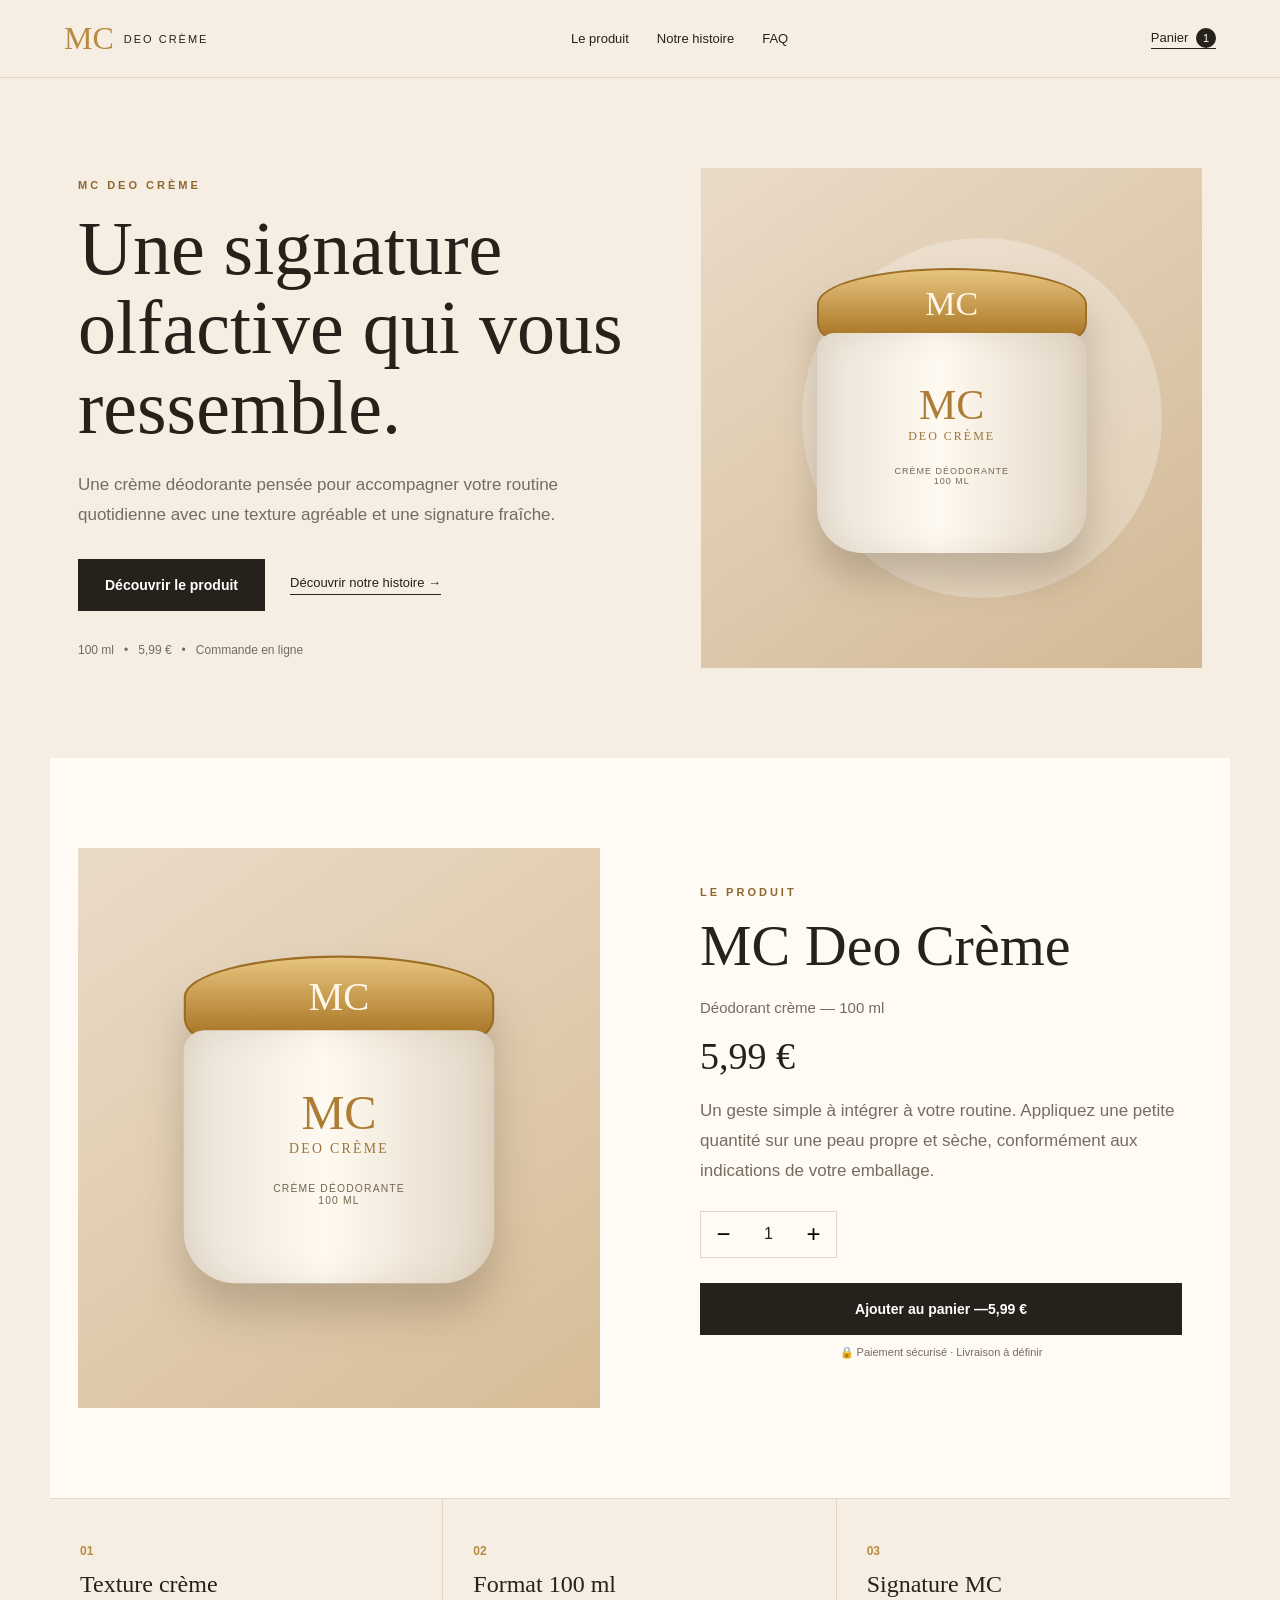
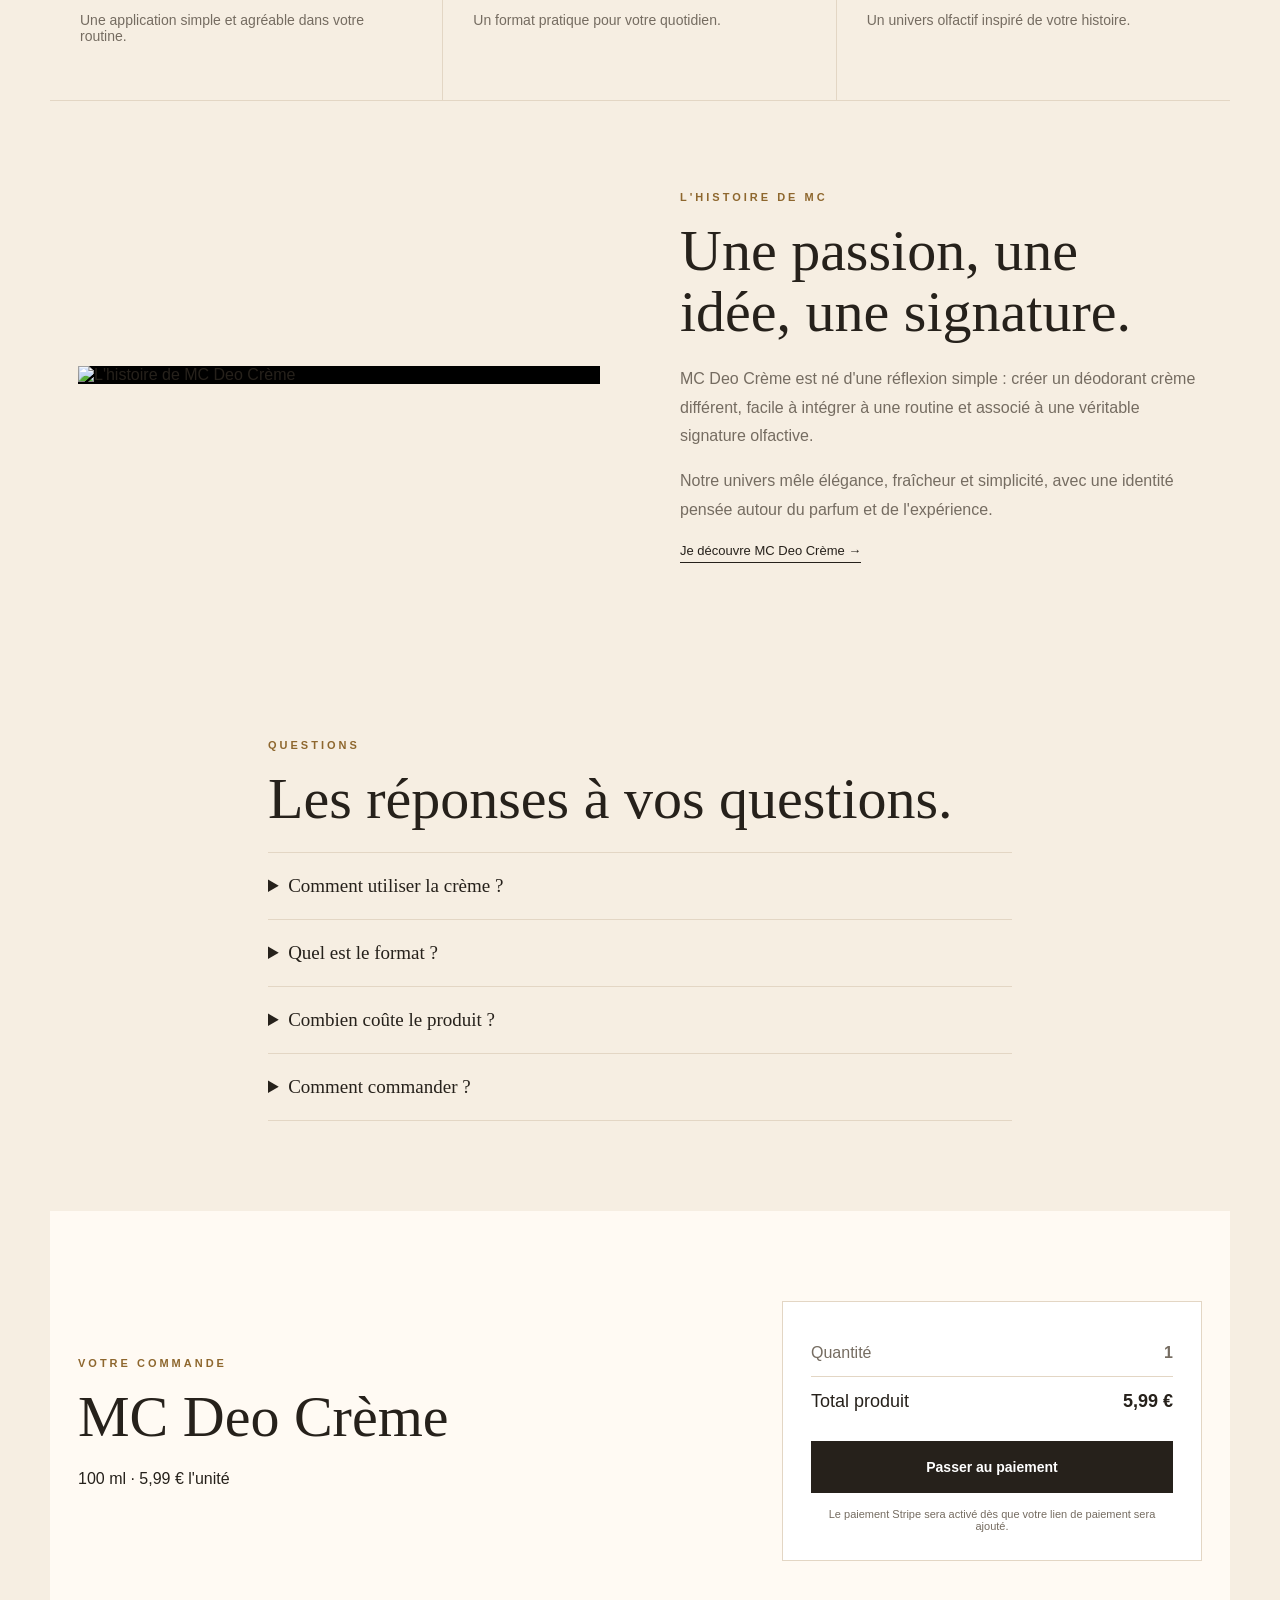
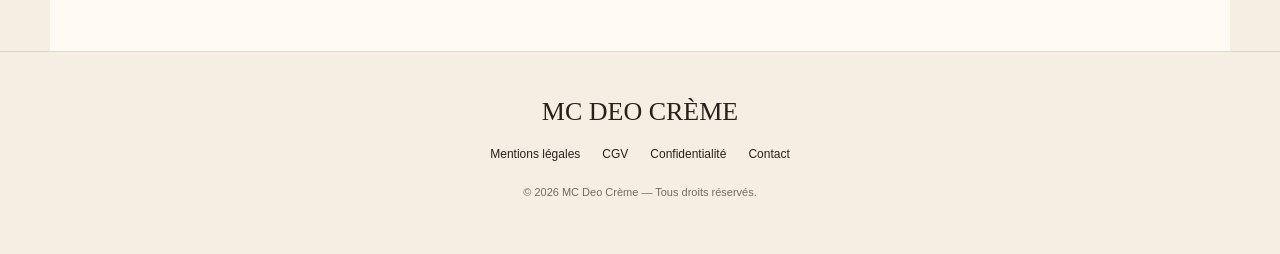
==== index.html @ dfcbc6f3 "Add files via upload" ====
<!doctype html>
<html lang="fr">
<head>
<meta charset="utf-8">
<meta name="viewport" content="width=device-width,initial-scale=1">
<title>MC Deo Crème — Déodorant crème 100 ml</title>
<meta name="description" content="MC Deo Crème — déodorant crème 100 ml. Découvrez l'univers MC et commandez en ligne.">
<link rel="stylesheet" href="style.css">
</head>
<body>
<header class="header">
  <a class="logo" href="#accueil">
    <span class="logo-mark">MC</span>
    <span class="logo-text">DEO CRÈME</span>
  </a>
  <nav>
    <a href="#produit">Le produit</a>
    <a href="#histoire">Notre histoire</a>
    <a href="#faq">FAQ</a>
  </nav>
  <a class="cart" href="#acheter">Panier <span id="cartCount">0</span></a>
</header>

<main>
<section id="accueil" class="hero">
  <div class="hero-copy">
    <p class="kicker">MC DEO CRÈME</p>
    <h1>Une signature olfactive qui vous ressemble.</h1>
    <p class="hero-text">Une crème déodorante pensée pour accompagner votre routine quotidienne avec une texture agréable et une signature fraîche.</p>
    <div class="hero-actions">
      <a class="button gold" href="#acheter">Découvrir le produit</a>
      <a class="text-link" href="#histoire">Découvrir notre histoire →</a>
    </div>
    <div class="mini-trust">
      <span>100 ml</span><span>•</span><span>5,99 €</span><span>•</span><span>Commande en ligne</span>
    </div>
  </div>
  <div class="hero-product">
    <div class="jar">
      <div class="jar-lid">MC</div>
      <div class="jar-body">
        <strong>MC</strong>
        <span>DEO CRÈME</span>
        <small>CRÈME DÉODORANTE<br>100 ML</small>
      </div>
    </div>
    <div class="gold-orb"></div>
  </div>
</section>

<section id="produit" class="product-section">
  <div class="product-media">
    <div class="jar big">
      <div class="jar-lid">MC</div>
      <div class="jar-body">
        <strong>MC</strong>
        <span>DEO CRÈME</span>
        <small>CRÈME DÉODORANTE<br>100 ML</small>
      </div>
    </div>
  </div>
  <div class="product-info">
    <p class="kicker">LE PRODUIT</p>
    <h2>MC Deo Crème</h2>
    <p class="subtitle">Déodorant crème — 100 ml</p>
    <div class="price">5,99 €</div>
    <p class="description">Un geste simple à intégrer à votre routine. Appliquez une petite quantité sur une peau propre et sèche, conformément aux indications de votre emballage.</p>
    <div class="quantity">
      <button type="button" id="minus">−</button>
      <span id="qty">1</span>
      <button type="button" id="plus">+</button>
    </div>
    <button class="button gold buy" id="add">Ajouter au panier — <span id="total">5,99 €</span></button>
    <p class="secure">🔒 Paiement sécurisé · Livraison à définir</p>
  </div>
</section>

<section class="benefits">
  <div><b>01</b><h3>Texture crème</h3><p>Une application simple et agréable dans votre routine.</p></div>
  <div><b>02</b><h3>Format 100 ml</h3><p>Un format pratique pour votre quotidien.</p></div>
  <div><b>03</b><h3>Signature MC</h3><p>Un univers olfactif inspiré de votre histoire.</p></div>
</section>

<section id="histoire" class="story">
  <div class="story-image"><img src="assets/mc-story.jpg" alt="L'histoire de MC Deo Crème"></div>
  <div class="story-copy">
    <p class="kicker">L'HISTOIRE DE MC</p>
    <h2>Une passion, une idée, une signature.</h2>
    <p>MC Deo Crème est né d'une réflexion simple : créer un déodorant crème différent, facile à intégrer à une routine et associé à une véritable signature olfactive.</p>
    <p>Notre univers mêle élégance, fraîcheur et simplicité, avec une identité pensée autour du parfum et de l'expérience.</p>
    <a class="text-link" href="#acheter">Je découvre MC Deo Crème →</a>
  </div>
</section>

<section id="faq" class="faq">
  <p class="kicker">QUESTIONS</p>
  <h2>Les réponses à vos questions.</h2>
  <details><summary>Comment utiliser la crème ?</summary><p>Appliquer une petite quantité sur une peau propre et sèche, selon les indications figurant sur l'emballage.</p></details>
  <details><summary>Quel est le format ?</summary><p>Le produit présenté ici est un format de 100 ml.</p></details>
  <details><summary>Combien coûte le produit ?</summary><p>Le prix indiqué est de 5,99 € pour 100 ml, hors éventuels frais de livraison.</p></details>
  <details><summary>Comment commander ?</summary><p>Choisissez la quantité puis cliquez sur « Ajouter au panier ». Le paiement sera relié à votre solution de paiement lors de la mise en ligne.</p></details>
</section>

<section id="acheter" class="checkout">
  <div>
    <p class="kicker">VOTRE COMMANDE</p>
    <h2>MC Deo Crème</h2>
    <p>100 ml · 5,99 € l'unité</p>
  </div>
  <div class="checkout-box">
    <div class="line"><span>Quantité</span><strong id="checkoutQty">1</strong></div>
    <div class="line total-line"><span>Total produit</span><strong id="checkoutTotal">5,99 €</strong></div>
    <!-- Remplacer le lien ci-dessous par votre Stripe Payment Link -->
    <a id="checkout" class="button gold full" href="#STRIPE_PAYMENT_LINK#">Passer au paiement</a>
    <small>Le paiement Stripe sera activé dès que votre lien de paiement sera ajouté.</small>
  </div>
</section>
</main>

<footer>
  <div class="footer-logo">MC DEO CRÈME</div>
  <div class="footer-links">
    <a href="mentions-legales.html">Mentions légales</a>
    <a href="cgv.html">CGV</a>
    <a href="confidentialite.html">Confidentialité</a>
    <a href="contact.html">Contact</a>
  </div>
  <p>© 2026 MC Deo Crème — Tous droits réservés.</p>
</footer>
<script src="script.js"></script>
</body>
</html>
---- style.css ----
:root{--cream:#f6eee2;--paper:#fffaf3;--ink:#26211b;--gold:#b88b43;--gold2:#8e672e;--line:#e3d6c4;--muted:#756c61;--max:1180px}
*{box-sizing:border-box}html{scroll-behavior:smooth}body{margin:0;background:var(--cream);color:var(--ink);font-family:Arial,Helvetica,sans-serif}a{text-decoration:none;color:inherit}
.header{height:78px;padding:0 5vw;display:flex;align-items:center;justify-content:space-between;border-bottom:1px solid var(--line);background:rgba(246,238,226,.92);position:sticky;top:0;z-index:20;backdrop-filter:blur(12px)}
.logo{display:flex;align-items:center;gap:10px}.logo-mark{font:32px Georgia;color:var(--gold)}.logo-text{font-size:11px;letter-spacing:2px}.header nav{display:flex;gap:28px;font-size:13px}.cart{font-size:13px;border-bottom:1px solid}.cart span{display:inline-grid;place-items:center;width:20px;height:20px;margin-left:4px;border-radius:50%;background:var(--ink);color:white;font-size:11px}
.hero,.product-section,.story,.checkout{max-width:var(--max);margin:auto;padding:90px 28px}.hero{min-height:680px;display:grid;grid-template-columns:1.05fr .95fr;gap:70px;align-items:center}
.kicker{font-size:11px;letter-spacing:3px;font-weight:700;color:var(--gold2);margin:0 0 18px}h1,h2{font-family:Georgia,serif;font-weight:400;line-height:1.05;margin:0 0 22px}h1{font-size:clamp(46px,6vw,76px)}h2{font-size:clamp(38px,5vw,58px)}.hero-text,.description{font-size:17px;line-height:1.75;color:var(--muted);max-width:600px}.hero-actions{display:flex;gap:25px;align-items:center;margin-top:30px;flex-wrap:wrap}.button{border:0;cursor:pointer;display:inline-flex;justify-content:center;align-items:center;min-height:52px;padding:0 27px;font-weight:700;font-size:14px}.gold{background:var(--ink);color:white}.gold:hover{background:var(--gold2)}.text-link{font-size:13px;border-bottom:1px solid var(--ink);padding-bottom:4px}.mini-trust{margin-top:32px;color:var(--muted);font-size:12px;display:flex;gap:10px}
.hero-product{min-height:500px;position:relative;display:grid;place-items:center;background:radial-gradient(circle at 50% 45%,#fffaf3 0 22%,transparent 23%),linear-gradient(145deg,#eadbc8,#d2b995);overflow:hidden}.gold-orb{position:absolute;width:360px;height:360px;border-radius:50%;background:rgba(255,255,255,.28);top:70px;right:40px}
.jar{width:270px;height:300px;position:relative;z-index:2;filter:drop-shadow(0 25px 18px rgba(55,40,25,.22))}.jar-lid{height:72px;border-radius:50% 50% 18px 18px;background:linear-gradient(#e8c47e,#a87525);border:2px solid #9b6d25;color:#fff7e8;display:grid;place-items:center;font:34px Georgia}.jar-body{height:220px;margin-top:-7px;border-radius:18px 18px 45px 45px;background:linear-gradient(90deg,#e9e1d5,#fffaf1 45%,#e2d6c5);display:flex;flex-direction:column;align-items:center;padding-top:48px;box-shadow:inset 0 0 30px rgba(120,90,50,.12)}.jar-body strong{font:42px Georgia;color:#ad7d35}.jar-body span{font:12px Georgia;letter-spacing:2px;color:#9a753e}.jar-body small{margin-top:22px;text-align:center;font-size:9px;letter-spacing:1px;color:#756650}.big{transform:scale(1.15)}
.product-section{display:grid;grid-template-columns:1fr 1fr;gap:80px;align-items:center;background:var(--paper)}.product-media{min-height:560px;display:grid;place-items:center;background:linear-gradient(145deg,#eadbc8,#d7bd97)}.product-info{padding:20px}.subtitle{color:var(--muted);font-size:15px}.price{font:38px Georgia;margin:18px 0}.quantity{display:flex;align-items:center;width:max-content;border:1px solid var(--line);margin:25px 0}.quantity button{border:0;background:transparent;font-size:24px;width:45px;height:45px;cursor:pointer}.quantity span{width:45px;text-align:center}.buy{width:100%}.secure{font-size:11px;text-align:center;color:var(--muted)}
.benefits{max-width:var(--max);margin:auto;display:grid;grid-template-columns:repeat(3,1fr);border-top:1px solid var(--line);border-bottom:1px solid var(--line)}.benefits div{padding:42px 30px;border-right:1px solid var(--line)}.benefits div:last-child{border-right:0}.benefits b{color:var(--gold);font-size:12px}.benefits h3{font:24px Georgia;margin:12px 0}.benefits p{color:var(--muted);font-size:14px}
.story{display:grid;grid-template-columns:1fr 1fr;gap:80px;align-items:center}.story-image{background:#000;overflow:hidden}.story-image img{display:block;width:100%;height:auto}.story-copy p:not(.kicker){color:var(--muted);line-height:1.8}
.faq{max-width:800px;margin:auto;padding:90px 28px}.faq details{border-top:1px solid var(--line);padding:22px 0}.faq details:last-child{border-bottom:1px solid var(--line)}summary{cursor:pointer;font:19px Georgia}.faq details p{color:var(--muted);line-height:1.7}
.checkout{display:grid;grid-template-columns:1fr 420px;gap:60px;align-items:center;background:var(--paper)}.checkout-box{border:1px solid var(--line);padding:28px;background:#fff}.line{display:flex;justify-content:space-between;padding:14px 0;color:var(--muted)}.total-line{border-top:1px solid var(--line);color:var(--ink);font-size:18px}.full{width:100%;margin:15px 0}.checkout-box small{display:block;color:var(--muted);font-size:11px;text-align:center}
footer{text-align:center;padding:45px 20px;border-top:1px solid var(--line)}.footer-logo{font:26px Georgia;margin-bottom:20px}.footer-links{display:flex;justify-content:center;gap:22px;flex-wrap:wrap;font-size:12px}.footer-links a:hover{color:var(--gold2)}footer p{font-size:11px;color:var(--muted);margin-top:25px}
@media(max-width:800px){.header nav{display:none}.hero,.product-section,.story,.checkout{grid-template-columns:1fr;padding-top:55px;padding-bottom:55px;gap:40px}.hero{min-height:auto}.hero-product{min-height:430px}.product-media{min-height:430px}.benefits{grid-template-columns:1fr}.benefits div{border-right:0;border-bottom:1px solid var(--line)}.benefits div:last-child{border-bottom:0}h1{font-size:49px}.big{transform:scale(.9)}}
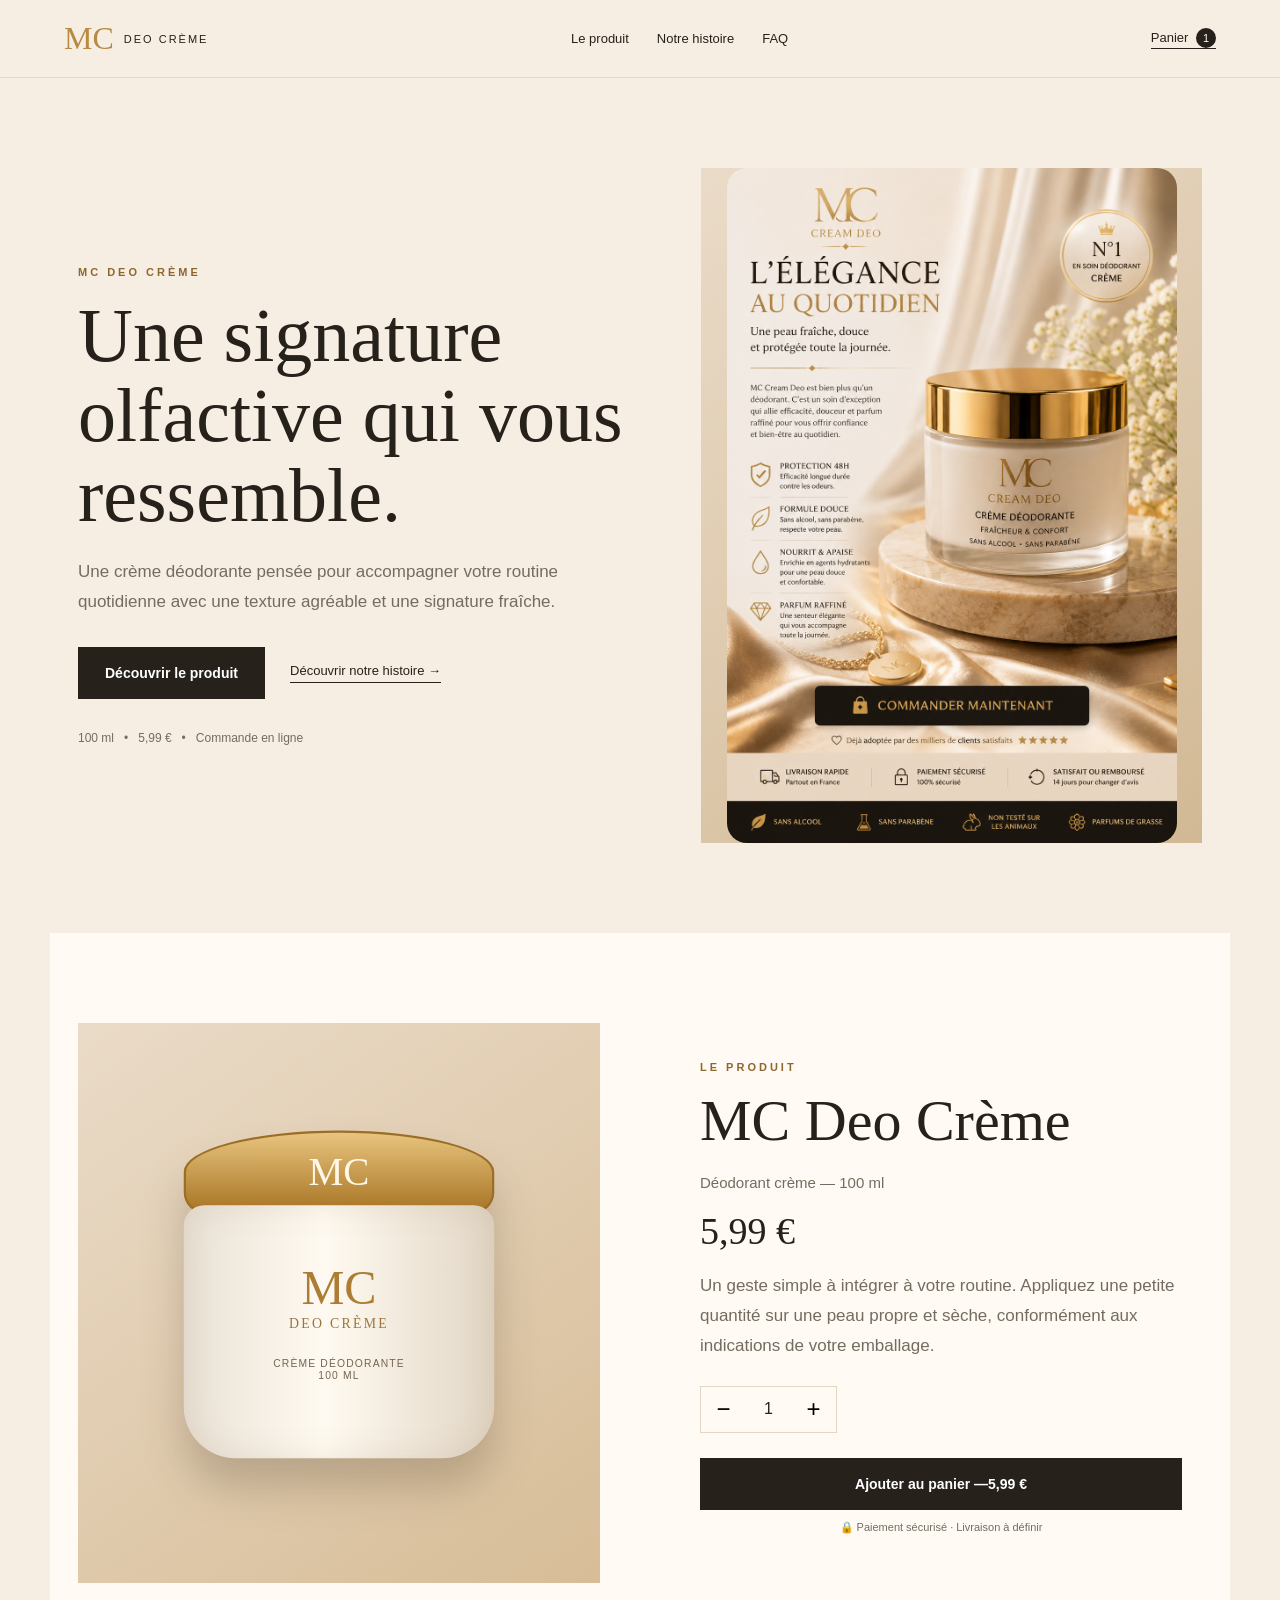
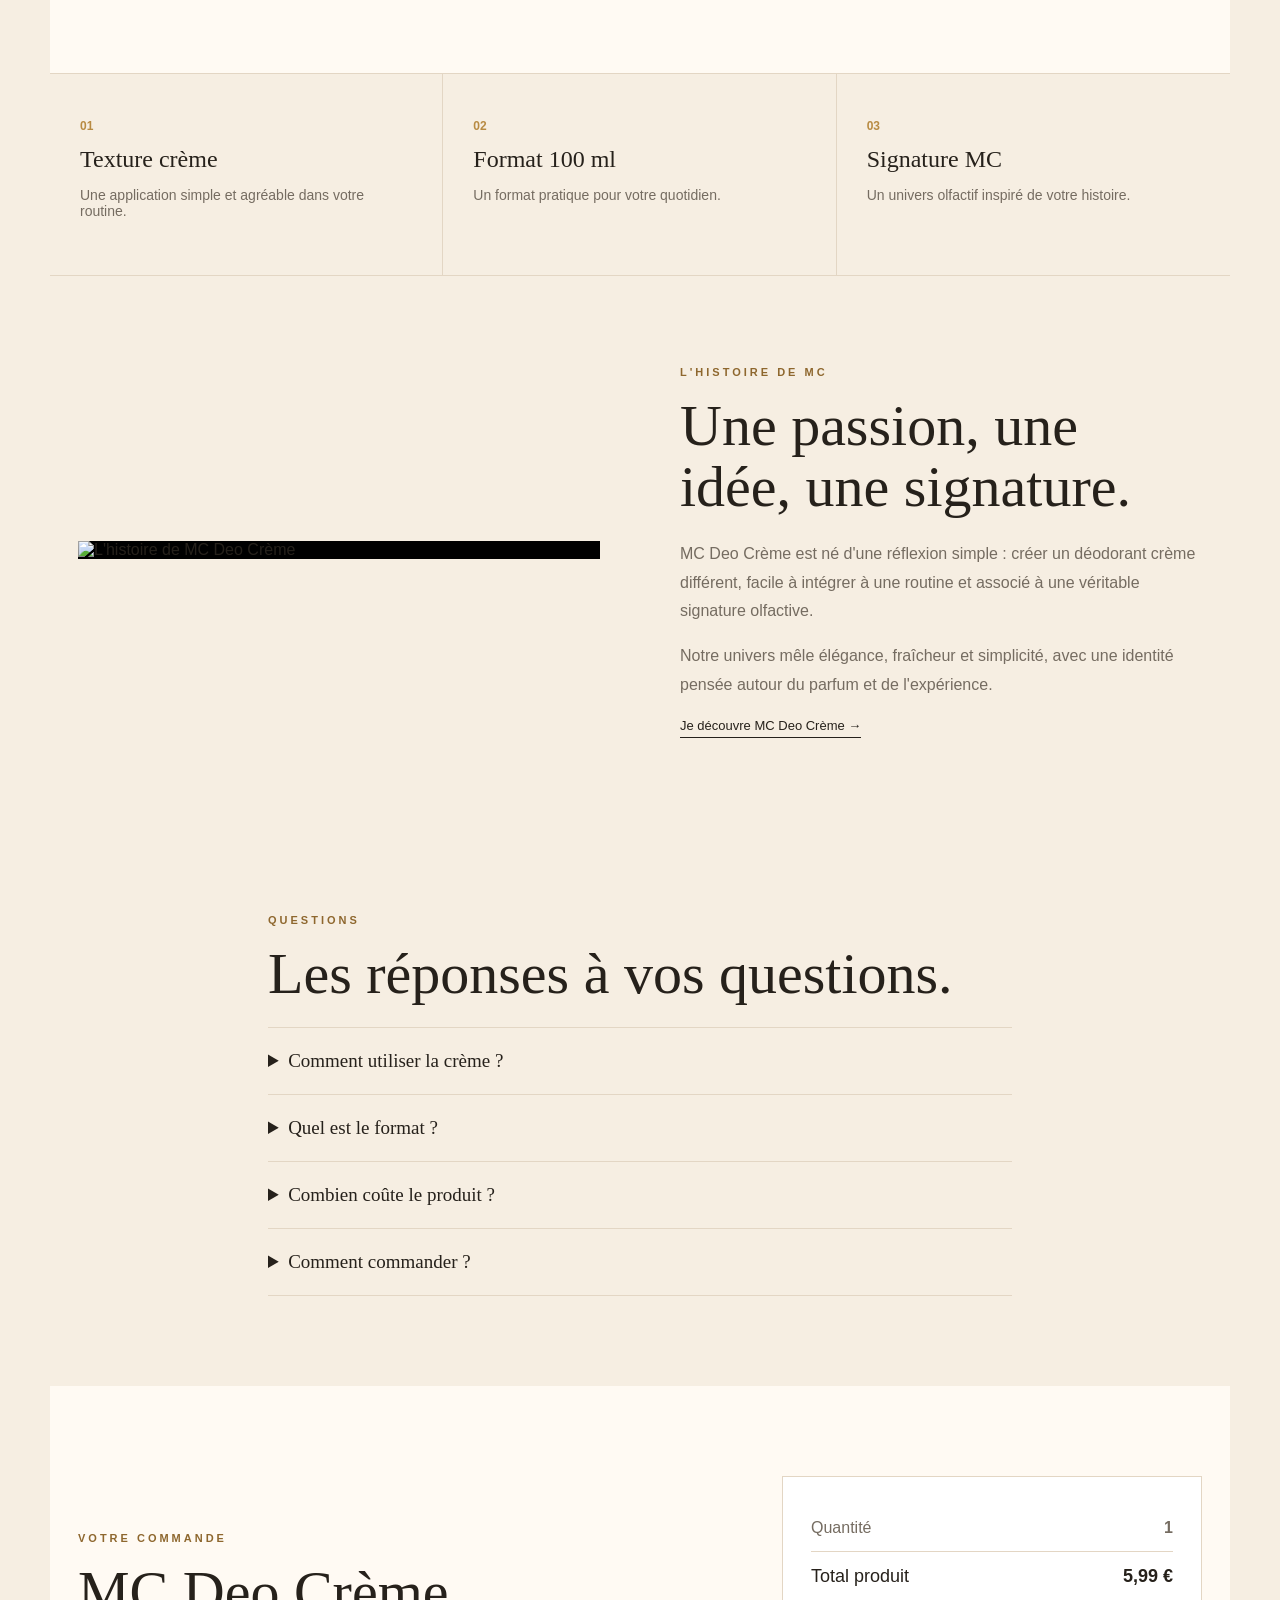
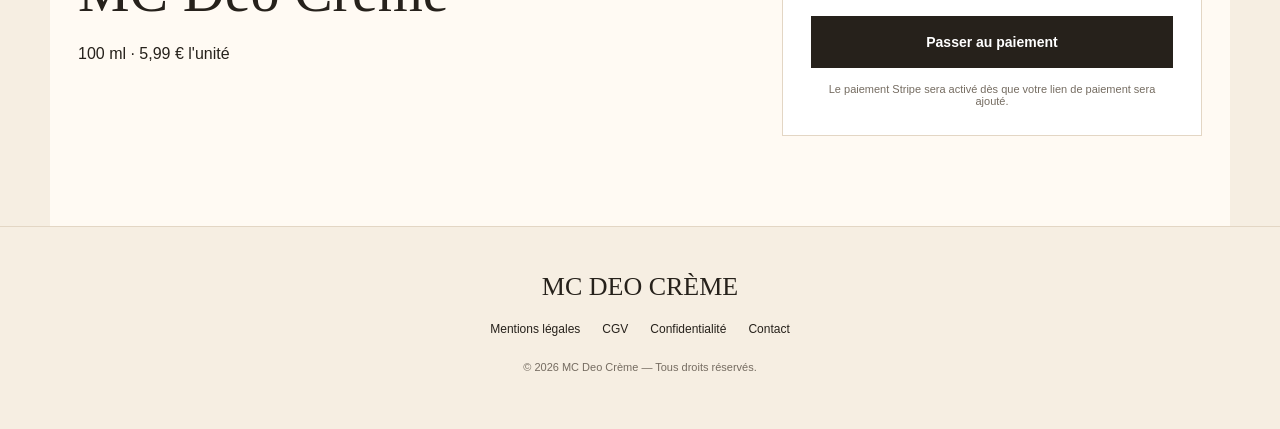
==== commit 16a542ad: "Update MC Deo Crème display in index.html Removed the jar and gold orb elements for the MC Deo Crème" ====
--- a/index.html
+++ b/index.html
@@ -36,15 +36,7 @@
     </div>
   </div>
   <div class="hero-product">
-    <div class="jar">
-      <div class="jar-lid">MC</div>
-      <div class="jar-body">
-        <strong>MC</strong>
-        <span>DEO CRÈME</span>
-        <small>CRÈME DÉODORANTE<br>100 ML</small>
-      </div>
-    </div>
-    <div class="gold-orb"></div>
+    <img src="mc-luxe.png.png" alt="MC Deo Crème" style="width:100%;max-width:450px;border-radius:20px;display:block;">
   </div>
 </section>
 
@@ -129,4 +121,4 @@
 </footer>
 <script src="script.js"></script>
 </body>
-</html>+</html>
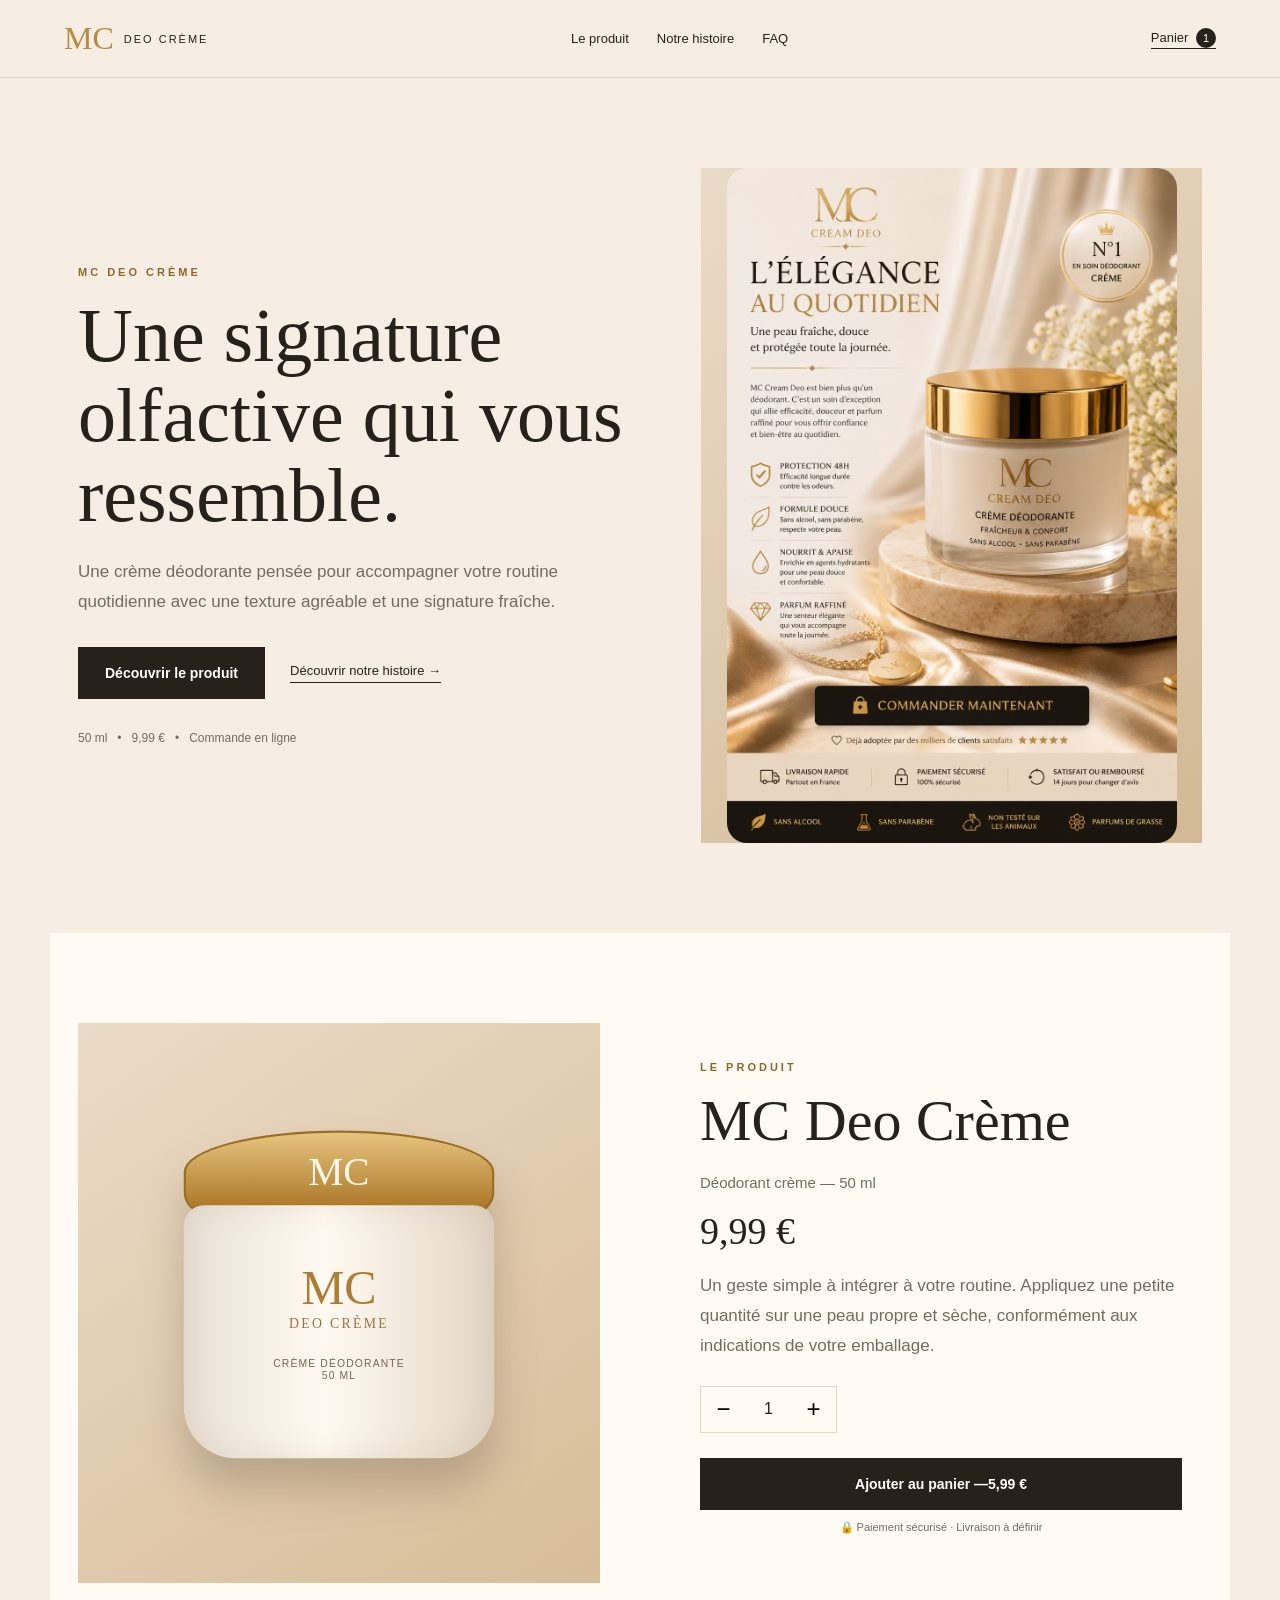
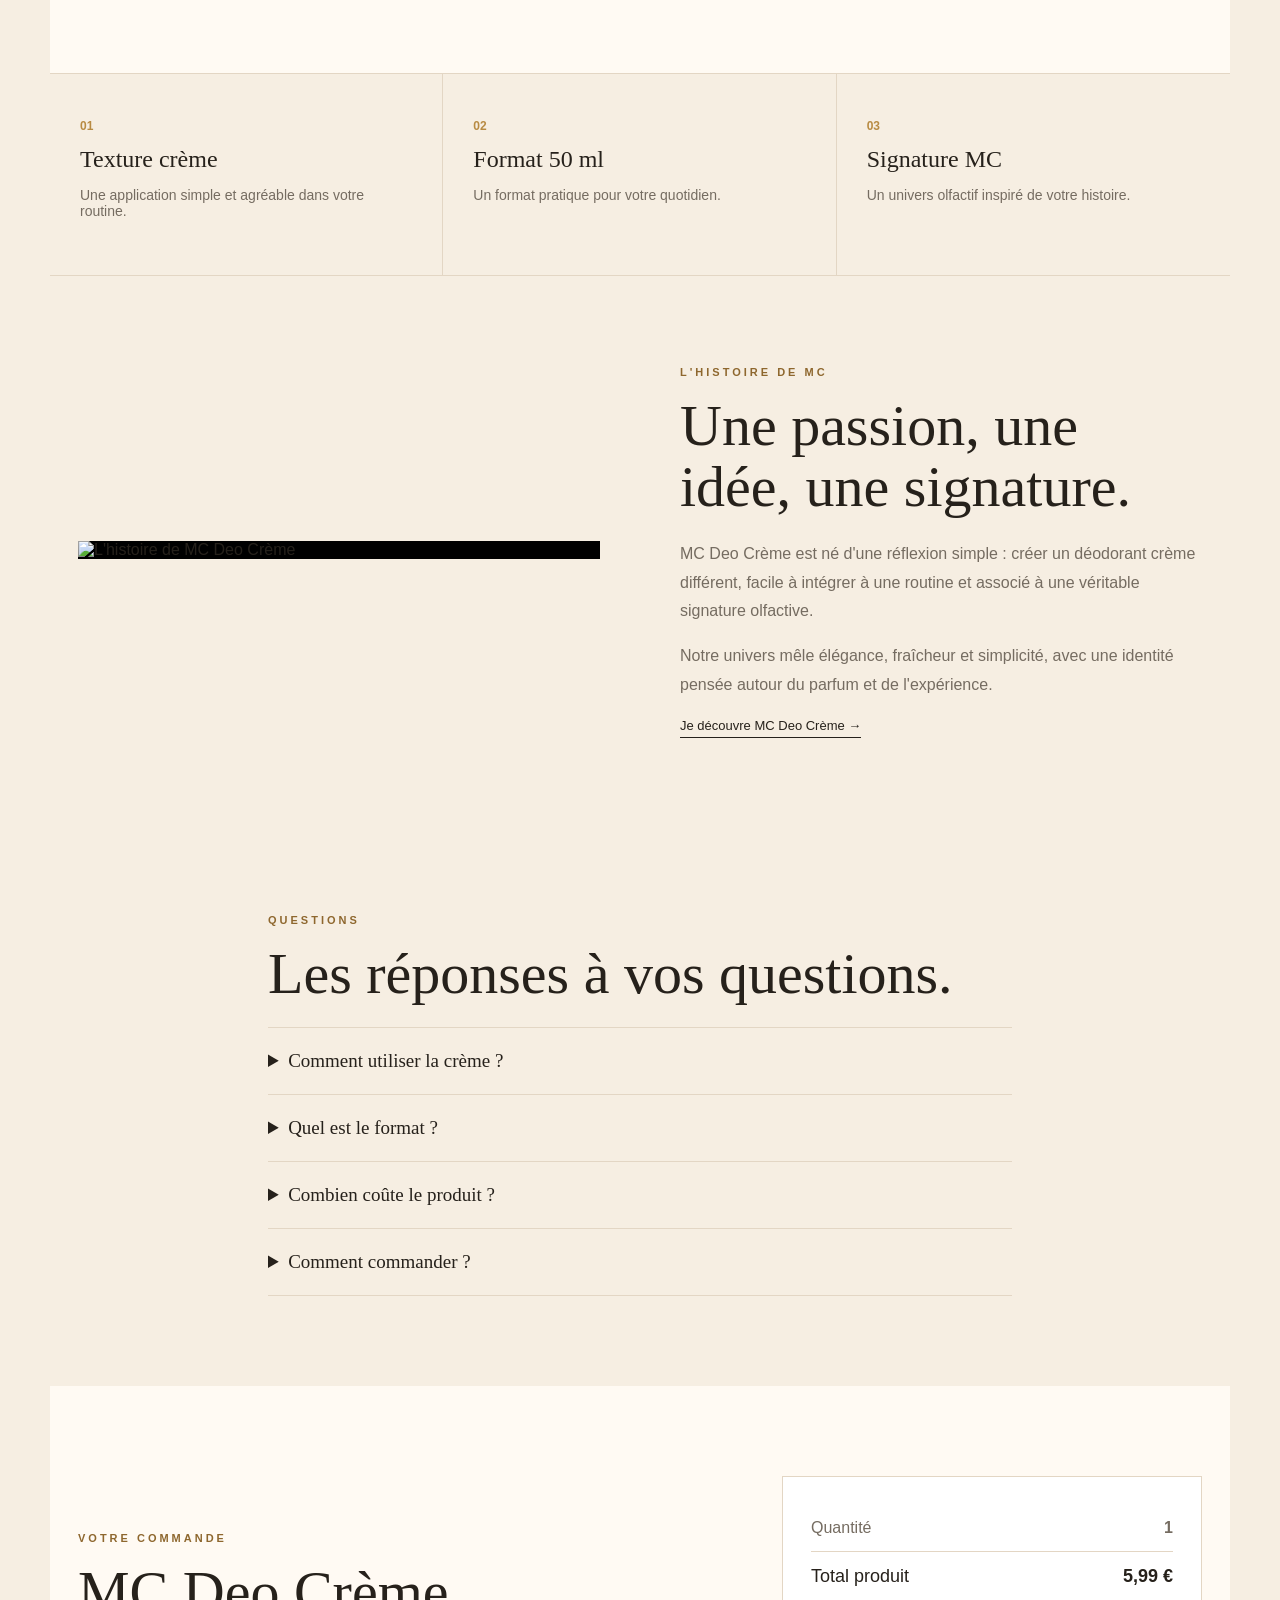
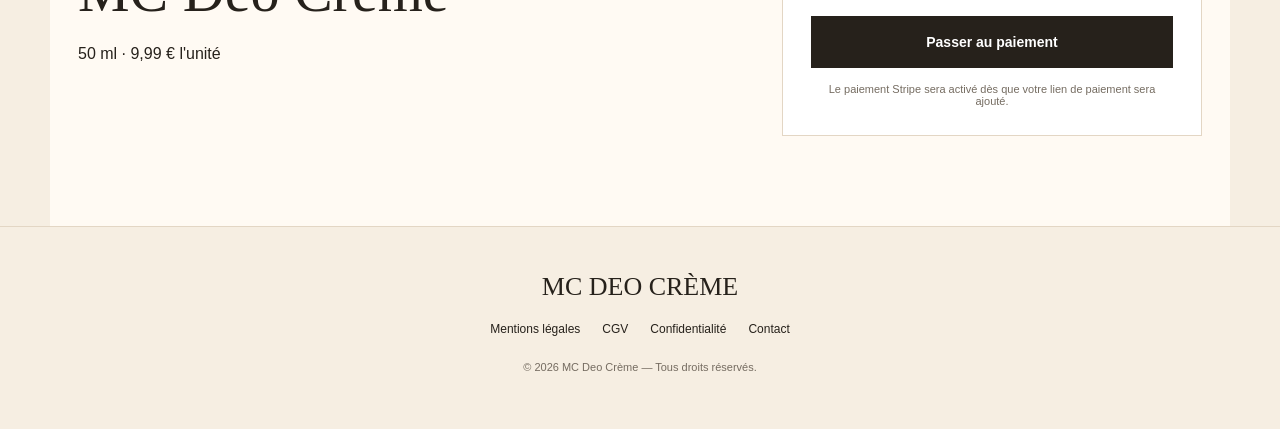
==== commit a5d167f2: "Update product details for 50 ml version" ====
--- a/index.html
+++ b/index.html
@@ -3,8 +3,8 @@
 <head>
 <meta charset="utf-8">
 <meta name="viewport" content="width=device-width,initial-scale=1">
-<title>MC Deo Crème — Déodorant crème 100 ml</title>
-<meta name="description" content="MC Deo Crème — déodorant crème 100 ml. Découvrez l'univers MC et commandez en ligne.">
+<title>MC Deo Crème — Déodorant crème 50 ml</title>
+<meta name="description" content="MC Deo Crème — déodorant crème 50 ml. Découvrez l'univers MC et commandez en ligne.">
 <link rel="stylesheet" href="style.css">
 </head>
 <body>
@@ -32,7 +32,7 @@
       <a class="text-link" href="#histoire">Découvrir notre histoire →</a>
     </div>
     <div class="mini-trust">
-      <span>100 ml</span><span>•</span><span>5,99 €</span><span>•</span><span>Commande en ligne</span>
+      <span>50 ml</span><span>•</span><span>9,99 €</span><span>•</span><span>Commande en ligne</span>
     </div>
   </div>
   <div class="hero-product">
@@ -47,29 +47,29 @@
       <div class="jar-body">
         <strong>MC</strong>
         <span>DEO CRÈME</span>
-        <small>CRÈME DÉODORANTE<br>100 ML</small>
+        <small>CRÈME DÉODORANTE<br>50 ML</small>
       </div>
     </div>
   </div>
   <div class="product-info">
     <p class="kicker">LE PRODUIT</p>
     <h2>MC Deo Crème</h2>
-    <p class="subtitle">Déodorant crème — 100 ml</p>
-    <div class="price">5,99 €</div>
+    <p class="subtitle">Déodorant crème — 50 ml</p>
+    <div class="price">9,99 €</div>
     <p class="description">Un geste simple à intégrer à votre routine. Appliquez une petite quantité sur une peau propre et sèche, conformément aux indications de votre emballage.</p>
     <div class="quantity">
       <button type="button" id="minus">−</button>
       <span id="qty">1</span>
       <button type="button" id="plus">+</button>
     </div>
-    <button class="button gold buy" id="add">Ajouter au panier — <span id="total">5,99 €</span></button>
+    <button class="button gold buy" id="add">Ajouter au panier — <span id="total">9,99 €</span></button>
     <p class="secure">🔒 Paiement sécurisé · Livraison à définir</p>
   </div>
 </section>
 
 <section class="benefits">
   <div><b>01</b><h3>Texture crème</h3><p>Une application simple et agréable dans votre routine.</p></div>
-  <div><b>02</b><h3>Format 100 ml</h3><p>Un format pratique pour votre quotidien.</p></div>
+  <div><b>02</b><h3>Format 50 ml</h3><p>Un format pratique pour votre quotidien.</p></div>
   <div><b>03</b><h3>Signature MC</h3><p>Un univers olfactif inspiré de votre histoire.</p></div>
 </section>
 
@@ -88,8 +88,8 @@
   <p class="kicker">QUESTIONS</p>
   <h2>Les réponses à vos questions.</h2>
   <details><summary>Comment utiliser la crème ?</summary><p>Appliquer une petite quantité sur une peau propre et sèche, selon les indications figurant sur l'emballage.</p></details>
-  <details><summary>Quel est le format ?</summary><p>Le produit présenté ici est un format de 100 ml.</p></details>
-  <details><summary>Combien coûte le produit ?</summary><p>Le prix indiqué est de 5,99 € pour 100 ml, hors éventuels frais de livraison.</p></details>
+  <details><summary>Quel est le format ?</summary><p>Le produit présenté ici est un format de 50 ml.</p></details>
+  <details><summary>Combien coûte le produit ?</summary><p>Le prix indiqué est de 9,99 € pour 50 ml, hors éventuels frais de livraison.</p></details>
   <details><summary>Comment commander ?</summary><p>Choisissez la quantité puis cliquez sur « Ajouter au panier ». Le paiement sera relié à votre solution de paiement lors de la mise en ligne.</p></details>
 </section>
 
@@ -97,11 +97,11 @@
   <div>
     <p class="kicker">VOTRE COMMANDE</p>
     <h2>MC Deo Crème</h2>
-    <p>100 ml · 5,99 € l'unité</p>
+    <p>50 ml · 9,99 € l'unité</p>
   </div>
   <div class="checkout-box">
     <div class="line"><span>Quantité</span><strong id="checkoutQty">1</strong></div>
-    <div class="line total-line"><span>Total produit</span><strong id="checkoutTotal">5,99 €</strong></div>
+    <div class="line total-line"><span>Total produit</span><strong id="checkoutTotal">9,99 €</strong></div>
     <!-- Remplacer le lien ci-dessous par votre Stripe Payment Link -->
     <a id="checkout" class="button gold full" href="#STRIPE_PAYMENT_LINK#">Passer au paiement</a>
     <small>Le paiement Stripe sera activé dès que votre lien de paiement sera ajouté.</small>
